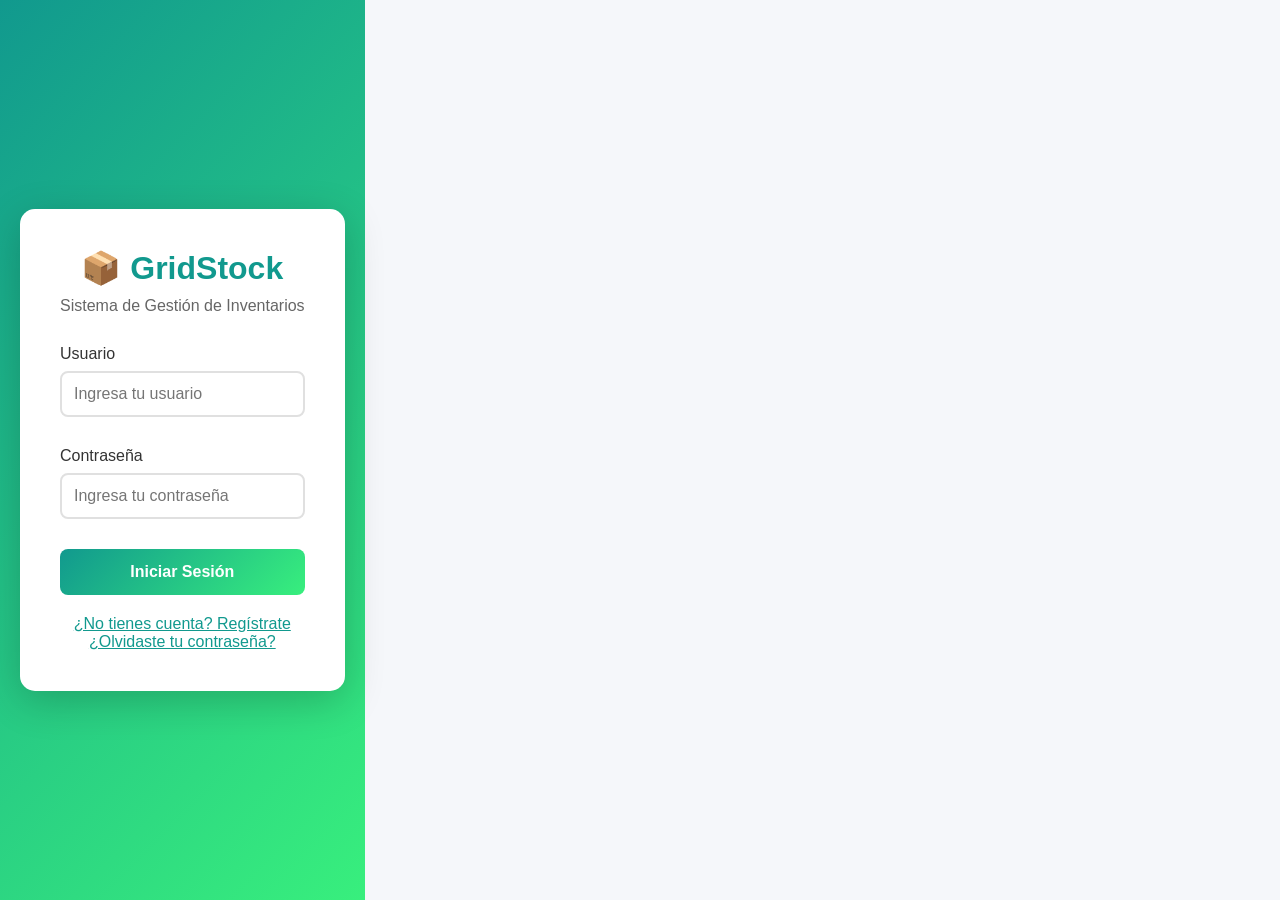
==== Frontend/login.html @ a7623244 "Todo en una sola carpeta" ====
<!DOCTYPE html>
<html lang="es">
<head>
    <meta charset="UTF-8">
    <meta name="viewport" content="width=device-width, initial-scale=1.0">
    <title>GridStock - Login</title>
    <link rel="stylesheet" href="styles.css">
    <style>
        .login-container {
            min-height: 100vh;
            display: flex;
            align-items: center;
            justify-content: center;
            background: linear-gradient(135deg, #11998e 0%, #38ef7d 100%);
            padding: 20px;
        }
        
        .login-box {
            background: white;
            padding: 40px;
            border-radius: 15px;
            box-shadow: 0 10px 40px rgba(0,0,0,0.2);
            width: 100%;
            max-width: 400px;
        }
        
        .login-box h1 {
            text-align: center;
            color: #11998e;
            margin-bottom: 10px;
            font-size: 2rem;
        }
        
        .login-box .subtitle {
            text-align: center;
            color: #666;
            margin-bottom: 30px;
        }
        
        .form-group {
            margin-bottom: 20px;
        }
        
        .form-group label {
            display: block;
            margin-bottom: 8px;
            color: #333;
            font-weight: 500;
        }
        
        .form-group input, .form-group select {
            width: 100%;
            padding: 12px;
            border: 2px solid #e0e0e0;
            border-radius: 8px;
            font-size: 1rem;
            transition: border-color 0.3s;
        }
        
        .form-group input:focus, .form-group select:focus {
            outline: none;
            border-color: #11998e;
        }
        
        .btn {
            width: 100%;
            padding: 14px;
            background: linear-gradient(135deg, #11998e 0%, #38ef7d 100%);
            color: white;
            border: none;
            border-radius: 8px;
            font-size: 1rem;
            font-weight: 600;
            cursor: pointer;
            transition: transform 0.2s, box-shadow 0.2s;
        }
        
        .btn:hover {
            transform: translateY(-2px);
            box-shadow: 0 5px 20px rgba(17, 153, 142, 0.4);
        }
        
        /* Responsive */
        @media (max-width: 480px) {
            .login-box {
                padding: 25px;
            }
            
            .login-box h1 {
                font-size: 1.5rem;
            }
            
            .login-box .subtitle {
                font-size: 0.9rem;
                margin-bottom: 20px;
            }
            
            .form-group {
                margin-bottom: 15px;
            }
            
            .form-group label {
                font-size: 0.9rem;
            }
            
            .form-group input, .form-group select {
                padding: 10px;
                font-size: 0.95rem;
            }
            
            .btn {
                padding: 12px;
                font-size: 0.95rem;
            }
            
            .toggle-form {
                font-size: 0.9rem;
            }
        }
        
        @media (max-width: 360px) {
            .login-box {
                padding: 20px;
                border-radius: 10px;
            }
            
            .login-box h1 {
                font-size: 1.3rem;
            }
        }
        
        .btn-secondary {
            background: #6c757d;
            margin-top: 10px;
        }
        
        .btn-secondary:hover {
            background: #5a6268;
            box-shadow: 0 5px 20px rgba(108, 117, 125, 0.4);
        }
        
        .alert {
            padding: 12px;
            border-radius: 8px;
            margin-bottom: 20px;
            display: none;
        }
        
        .alert-error {
            background: #f8d7da;
            color: #721c24;
            border: 1px solid #f5c6cb;
        }
        
        .alert-success {
            background: #d4edda;
            color: #155724;
            border: 1px solid #c3e6cb;
        }
        
        .toggle-form {
            text-align: center;
            margin-top: 20px;
        }
        
        .toggle-form a {
            color: #11998e;
            cursor: pointer;
            text-decoration: underline;
        }
        
        .hidden {
            display: none !important;
        }
    </style>
</head>
<body>
    <div class="login-container">
        <div class="login-box">
            <h1>📦 GridStock</h1>
            <p class="subtitle">Sistema de Gestión de Inventarios</p>
            
            <div id="alert" class="alert"></div>
            
            <!-- Login Form -->
            <form id="login-form">
                <div class="form-group">
                    <label for="username">Usuario</label>
                    <input type="text" id="username" placeholder="Ingresa tu usuario" required>
                </div>
                <div class="form-group">
                    <label for="password">Contraseña</label>
                    <input type="password" id="password" placeholder="Ingresa tu contraseña" required>
                </div>
                <button type="submit" class="btn">Iniciar Sesión</button>
            </form>
            
            <!-- Register Form -->
            <form id="register-form" class="hidden">
                <div class="form-group">
                    <label for="reg-username">Nuevo Usuario</label>
                    <input type="text" id="reg-username" placeholder="Crea un usuario" required>
                </div>
                <div class="form-group">
                    <label for="reg-password">Contraseña</label>
                    <input type="password" id="reg-password" placeholder="Mínimo 4 caracteres" required>
                </div>
                <div class="form-group">
                    <label for="reg-rol">Rol</label>
                    <select id="reg-rol">
                        <option value="usuario">Usuario</option>
                        <option value="admin">Administrador</option>
                    </select>
                </div>
                <button type="submit" class="btn">Crear Cuenta</button>
                <button type="button" class="btn btn-secondary" onclick="showLogin()">Cancelar</button>
            </form>

            <!-- Reset Password Form -->
            <form id="reset-form" class="hidden">
                <div class="form-group">
                    <label for="reset-username">Usuario</label>
                    <input type="text" id="reset-username" placeholder="Ingresa tu usuario" required>
                </div>
                <div class="form-group">
                    <label for="reset-password">Nueva contraseña</label>
                    <input type="password" id="reset-password" placeholder="Nueva contraseña" required>
                </div>
                <div class="form-group">
                    <label for="reset-confirm">Confirmar contraseña</label>
                    <input type="password" id="reset-confirm" placeholder="Repite la contraseña" required>
                </div>
                <button type="submit" class="btn">Restablecer contraseña</button>
                <button type="button" class="btn btn-secondary" onclick="showLogin()">Cancelar</button>
            </form>
            
            <div class="toggle-form">
                <a onclick="showRegister()">¿No tienes cuenta? Regístrate</a><br>
                <a onclick="showReset()">¿Olvidaste tu contraseña?</a>
            </div>
        </div>
    </div>
    
    <script>
        const API_URL = 'http://localhost:5000/api';
        
        // Check if already logged in
        const token = localStorage.getItem('gridstock_token');
        if (token) {
            window.location.href = 'index.html';
        }
        
        function showAlert(message, type) {
            const alert = document.getElementById('alert');
            alert.textContent = message;
            alert.className = 'alert alert-' + type;
            alert.style.display = 'block';
        }
        
        function showLogin() {
            document.getElementById('login-form').classList.remove('hidden');
            document.getElementById('register-form').classList.add('hidden');
            document.getElementById('reset-form').classList.add('hidden');
            document.querySelector('.toggle-form').innerHTML = '<a onclick="showRegister()">¿No tienes cuenta? Regístrate</a><br><a onclick="showReset()">¿Olvidaste tu contraseña?</a>';
            document.getElementById('alert').style.display = 'none';
        }
        
        function showRegister() {
            document.getElementById('login-form').classList.add('hidden');
            document.getElementById('register-form').classList.remove('hidden');
            document.getElementById('reset-form').classList.add('hidden');
            document.querySelector('.toggle-form').innerHTML = '<a onclick="showLogin()">¿Ya tienes cuenta? Inicia sesión</a>';
            document.getElementById('alert').style.display = 'none';
        }
        
        function showReset() {
            document.getElementById('login-form').classList.add('hidden');
            document.getElementById('register-form').classList.add('hidden');
            document.getElementById('reset-form').classList.remove('hidden');
            document.querySelector('.toggle-form').innerHTML = '<a onclick="showLogin()">¿Ya tienes cuenta? Inicia sesión</a>';
            document.getElementById('alert').style.display = 'none';
        }
        
        // Login
        document.getElementById('login-form').addEventListener('submit', async (e) => {
            e.preventDefault();
            const username = document.getElementById('username').value;
            const password = document.getElementById('password').value;
            
            try {
                const response = await fetch(`${API_URL}/auth/login`, {
                    method: 'POST',
                    headers: { 'Content-Type': 'application/json' },
                    body: JSON.stringify({ username, password })
                });
                
                const data = await response.json();
                
                if (data.success) {
                    localStorage.setItem('gridstock_token', data.token);
                    localStorage.setItem('gridstock_user', JSON.stringify(data.user));
                    window.location.href = 'index.html';
                } else {
                    showAlert(data.message, 'error');
                }
            } catch (error) {
                showAlert('Error de conexión', 'error');
            }
        });
        
        // Register
        document.getElementById('register-form').addEventListener('submit', async (e) => {
            e.preventDefault();
            const username = document.getElementById('reg-username').value;
            const password = document.getElementById('reg-password').value;
            const rol = document.getElementById('reg-rol').value;
            
            try {
                const response = await fetch(`${API_URL}/auth/register`, {
                    method: 'POST',
                    headers: { 'Content-Type': 'application/json' },
                    body: JSON.stringify({ username, password, rol })
                });
                
                const data = await response.json();
                
                if (data.success) {
                    showAlert(data.message + ' Ahora puedes iniciar sesión.', 'success');
                    setTimeout(showLogin, 1500);
                } else {
                    showAlert(data.message, 'error');
                }
            } catch (error) {
                showAlert('Error de conexión', 'error');
            }
        });
    </script>
</body>
</html>
---- Frontend/styles.css ----
/* Estilos Generales */
* {
    margin: 0;
    padding: 0;
    box-sizing: border-box;
    font-family: 'Segoe UI', Tahoma, Geneva, Verdana, sans-serif;
}

body {
    display: flex;
    min-height: 100vh;
    background: #f5f7fa;
}

/* Sidebar */
.sidebar {
    width: 250px;
    background: linear-gradient(135deg, #11998e 0%, #38ef7d 100%);
    color: white;
    padding: 20px;
    position: fixed;
    height: 100%;
}

.sidebar h2 {
    margin-bottom: 30px;
    text-align: center;
    font-size: 1.5rem;
}

.sidebar nav a {
    display: block;
    padding: 15px 20px;
    color: white;
    text-decoration: none;
    border-radius: 8px;
    margin-bottom: 10px;
    transition: all 0.3s;
}

.sidebar nav a:hover,
.sidebar nav a.active {
    background: rgba(255, 255, 255, 0.2);
}

/* User Info */
.user-info {
    margin-top: 30px;
    padding: 15px;
    background: rgba(255, 255, 255, 0.1);
    border-radius: 8px;
    text-align: center;
}

.user-info span {
    display: block;
    margin-bottom: 10px;
    font-size: 0.9rem;
}

.user-info button {
    background: rgba(255, 255, 255, 0.2);
    color: white;
    border: 1px solid white;
    padding: 8px 15px;
    border-radius: 5px;
    cursor: pointer;
    font-size: 0.85rem;
    transition: background 0.3s;
}

.user-info button:hover {
    background: rgba(255, 255, 255, 0.3);
}

/* Main Content */
.main-content {
    margin-left: 250px;
    padding: 30px;
    width: calc(100% - 250px);
}

.page {
    display: none;
}

.page.active {
    display: block;
}

h1 {
    color: #333;
    margin-bottom: 20px;
}

/* Cards */
.card {
    background: white;
    border-radius: 12px;
    padding: 25px;
    margin-bottom: 20px;
    box-shadow: 0 2px 10px rgba(0,0,0,0.1);
}

.card h3 {
    color: #11998e;
    margin-bottom: 15px;
    border-bottom: 2px solid #11998e;
    padding-bottom: 10px;
}

/* Forms */
input, select {
    width: 100%;
    padding: 12px;
    margin-bottom: 10px;
    border: 1px solid #ddd;
    border-radius: 8px;
    font-size: 14px;
}

input:focus, select:focus {
    outline: none;
    border-color: #667eea;
}

button {
    background: #667eea;
    color: white;
    border: none;
    padding: 12px 24px;
    border-radius: 8px;
    cursor: pointer;
    font-size: 14px;
    transition: all 0.3s;
}

button:hover {
    background: #5568d3;
    transform: translateY(-2px);
}

.btn-primary {
    background: #667eea;
}

.btn-danger {
    background: #e74c3c;
}

.btn-danger:hover {
    background: #c0392b;
}

/* Tables */
table {
    width: 100%;
    border-collapse: collapse;
}

th, td {
    padding: 12px;
    text-align: left;
    border-bottom: 1px solid #eee;
}

th {
    background: #f8f9fa;
    color: #667eea;
    font-weight: 600;
}

tr:hover {
    background: #f8f9fa;
}

/* Stats Grid */
.stats-grid {
    display: grid;
    grid-template-columns: repeat(auto-fit, minmax(200px, 1fr));
    gap: 20px;
    margin-bottom: 20px;
}

.stat-card {
    background: white;
    padding: 20px;
    border-radius: 12px;
    text-align: center;
    box-shadow: 0 2px 10px rgba(0,0,0,0.1);
}

.stat-card h3 {
    color: #666;
    font-size: 14px;
    margin-bottom: 10px;
    border: none;
}

.stat-value {
    font-size: 28px;
    font-weight: bold;
    color: #667eea;
}

/* Venta Form */
.venta-form {
    display: flex;
    gap: 10px;
    align-items: center;
}

.venta-form select {
    flex: 2;
}

.venta-form input {
    flex: 1;
    margin-bottom: 0;
}

.venta-form button {
    flex: 0;
}

.total-venta {
    text-align: right;
    font-size: 24px;
    margin: 20px 0;
    color: #667eea;
}

.metodo-pago {
    display: flex;
    align-items: center;
    gap: 15px;
    justify-content: flex-end;
}

.metodo-pago select {
    width: auto;
}

/* Tabs */
.tabs {
    display: flex;
    gap: 10px;
    margin-bottom: 15px;
}

.tab {
    padding: 10px 20px;
    background: #f0f0f0;
    border: none;
    border-radius: 8px;
    cursor: pointer;
}

.tab.active {
    background: #667eea;
    color: white;
}

/* No Data */
.no-data {
    text-align: center;
    padding: 40px;
    color: #666;
}

/* Alerts */
#tabla-alertas tbody tr {
    background: #fff3cd;
}

#tabla-alertas tbody tr:hover {
    background: #ffeaa7;
}

/* Responsive */
@media (max-width: 768px) {
    .sidebar {
        width: 200px;
    }
    .main-content {
        margin-left: 200px;
        width: calc(100% - 200px);
    }
    .stats-grid {
        grid-template-columns: 1fr;
    }
}

/* Animations */
@keyframes fadeIn {
    from { opacity: 0; transform: translateY(10px); }
    to { opacity: 1; transform: translateY(0); }
}

.page.active {
    animation: fadeIn 0.3s ease;
}

/* Form row */
.form-row {
    display: grid;
    grid-template-columns: repeat(auto-fit, minmax(150px, 1fr));
    gap: 10px;
}

.form-row input {
    margin-bottom: 0;
}

/* Action buttons in table */
.action-btns {
    display: flex;
    gap: 5px;
}

.action-btns button {
    padding: 6px 12px;
    font-size: 12px;
}


/* ==================== RESPONSIVE ==================== */
@media (max-width: 768px) {
    /* Sidebar becomes top bar */
    .sidebar {
        width: 100%;
        height: auto;
        position: fixed;
        top: 0;
        left: 0;
        z-index: 1000;
        padding: 15px;
    }
    
    .sidebar h2 {
        margin-bottom: 10px;
        font-size: 1.2rem;
    }
    
    .sidebar nav {
        display: flex;
        flex-wrap: wrap;
        gap: 5px;
        justify-content: center;
    }
    
    .sidebar nav a {
        padding: 10px 15px;
        margin-bottom: 0;
        font-size: 0.9rem;
    }
    
    .main-content {
        margin-left: 0;
        margin-top: 120px;
        padding: 15px;
        width: 100%;
    }
    
    h1 {
        font-size: 1.5rem;
    }
    
    .card {
        padding: 15px;
    }
    
    /* Form adjustments */
    .form-row {
        grid-template-columns: 1fr;
    }
    
    .venta-form {
        flex-direction: column;
    }
    
    .venta-form select,
    .venta-form input,
    .venta-form button {
        width: 100%;
    }
    
    /* Tables */
    table {
        font-size: 0.85rem;
    }
    
    table th, table td {
        padding: 8px 4px;
    }
    
    .action-btns {
        flex-direction: column;
    }
    
    .action-btns button {
        padding: 4px 8px;
        font-size: 11px;
    }
    
    /* Stats */
    .stats {
        grid-template-columns: 1fr;
    }
    
    .stat-card {
        padding: 15px;
    }
    
    .stat-value {
        font-size: 22px;
    }
    
    /* Tabs */
    .tabs {
        flex-wrap: wrap;
    }
    
    .tab {
        padding: 8px 12px;
        font-size: 0.85rem;
    }
    
    /* User info */
    .user-info {
        display: none;
    }
}

@media (max-width: 480px) {
    .sidebar {
        padding: 10px;
    }
    
    .sidebar h2 {
        font-size: 1rem;
    }
    
    .sidebar nav a {
        padding: 8px 10px;
        font-size: 0.8rem;
    }
    
    .main-content {
        margin-top: 100px;
        padding: 10px;
    }
    
    .card {
        padding: 12px;
    }
    
    .card h3 {
        font-size: 1rem;
    }
    
    table {
        font-size: 0.75rem;
    }
    
    .total-venta {
        font-size: 18px;
    }
    
    .metodo-pago {
        flex-direction: column;
        align-items: stretch;
    }
    
    .metodo-pago select {
        width: 100%;
    }
}
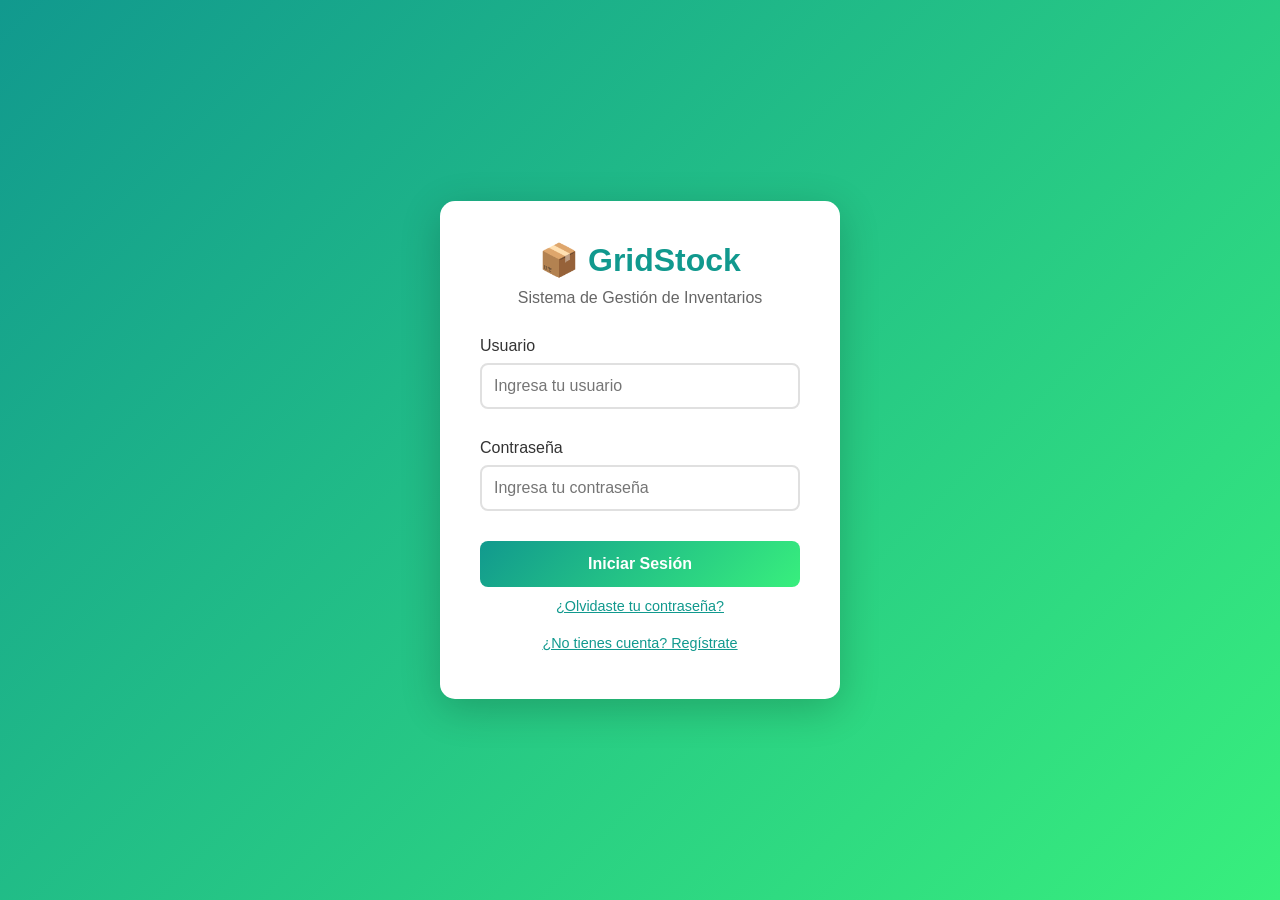
==== commit 5ac6a3dc: "Mi primer commit" ====
--- a/Frontend/login.html
+++ b/Frontend/login.html
@@ -6,16 +6,34 @@
     <title>GridStock - Login</title>
     <link rel="stylesheet" href="styles.css">
     <style>
+        * {
+            margin: 0;
+            padding: 0;
+            box-sizing: border-box;
+            font-family: 'Segoe UI', Tahoma, Geneva, Verdana, sans-serif;
+        }
+
+        html, body {
+            height: 100%;
+        }
+
         .login-container {
-            min-height: 100vh;
+            height: 100vh;
+            width: 100vw;
+            padding: 0;
+        }
+        
+        .login-box {
+            background: linear-gradient(135deg, #11998e 0%, #38ef7d 100%);
+            width: 100vw;
+            height: 100vh;
             display: flex;
             align-items: center;
             justify-content: center;
-            background: linear-gradient(135deg, #11998e 0%, #38ef7d 100%);
             padding: 20px;
         }
         
-        .login-box {
+        .form-container {
             background: white;
             padding: 40px;
             border-radius: 15px;
@@ -161,12 +179,19 @@
         .toggle-form {
             text-align: center;
             margin-top: 20px;
+            font-size: 0.9rem;
         }
         
         .toggle-form a {
             color: #11998e;
             cursor: pointer;
             text-decoration: underline;
+            display: block;
+            margin: 8px 0;
+        }
+        
+        .toggle-form a:hover {
+            color: #38ef7d;
         }
         
         .hidden {
@@ -177,13 +202,14 @@
 <body>
     <div class="login-container">
         <div class="login-box">
-            <h1>📦 GridStock</h1>
-            <p class="subtitle">Sistema de Gestión de Inventarios</p>
-            
-            <div id="alert" class="alert"></div>
-            
-            <!-- Login Form -->
-            <form id="login-form">
+            <div class="form-container">
+                <h1>📦 GridStock</h1>
+                <p class="subtitle">Sistema de Gestión de Inventarios</p>
+                
+                <div id="alert" class="alert"></div>
+                
+                <!-- Login Form -->
+                <form id="login-form">
                 <div class="form-group">
                     <label for="username">Usuario</label>
                     <input type="text" id="username" placeholder="Ingresa tu usuario" required>
@@ -193,6 +219,9 @@
                     <input type="password" id="password" placeholder="Ingresa tu contraseña" required>
                 </div>
                 <button type="submit" class="btn">Iniciar Sesión</button>
+                <div style="text-align: center; margin-top: 10px;">
+                    <a onclick="showReset()" style="color: #11998e; cursor: pointer; text-decoration: underline; font-size: 0.9rem;">¿Olvidaste tu contraseña?</a>
+                </div>
             </form>
             
             <!-- Register Form -->
@@ -215,7 +244,7 @@
                 <button type="submit" class="btn">Crear Cuenta</button>
                 <button type="button" class="btn btn-secondary" onclick="showLogin()">Cancelar</button>
             </form>
-
+            
             <!-- Reset Password Form -->
             <form id="reset-form" class="hidden">
                 <div class="form-group">
@@ -223,22 +252,23 @@
                     <input type="text" id="reset-username" placeholder="Ingresa tu usuario" required>
                 </div>
                 <div class="form-group">
-                    <label for="reset-password">Nueva contraseña</label>
-                    <input type="password" id="reset-password" placeholder="Nueva contraseña" required>
-                </div>
-                <div class="form-group">
-                    <label for="reset-confirm">Confirmar contraseña</label>
-                    <input type="password" id="reset-confirm" placeholder="Repite la contraseña" required>
-                </div>
-                <button type="submit" class="btn">Restablecer contraseña</button>
+                    <label for="reset-password">Nueva Contraseña</label>
+                    <input type="password" id="reset-password" placeholder="Mínimo 4 caracteres" required>
+                </div>
+                <div class="form-group">
+                    <label for="reset-confirm">Confirmar Contraseña</label>
+                    <input type="password" id="reset-confirm" placeholder="Confirma tu contraseña" required>
+                </div>
+                <button type="submit" class="btn">Restablecer</button>
                 <button type="button" class="btn btn-secondary" onclick="showLogin()">Cancelar</button>
             </form>
             
             <div class="toggle-form">
-                <a onclick="showRegister()">¿No tienes cuenta? Regístrate</a><br>
-                <a onclick="showReset()">¿Olvidaste tu contraseña?</a>
+                <a onclick="showRegister()" id="toggle-register">¿No tienes cuenta? Regístrate</a>
+                <a onclick="showReset()" id="toggle-reset" class="hidden">¿Olvidaste tu contraseña?</a>
             </div>
         </div>
+    </div>
     </div>
     
     <script>
@@ -261,7 +291,8 @@
             document.getElementById('login-form').classList.remove('hidden');
             document.getElementById('register-form').classList.add('hidden');
             document.getElementById('reset-form').classList.add('hidden');
-            document.querySelector('.toggle-form').innerHTML = '<a onclick="showRegister()">¿No tienes cuenta? Regístrate</a><br><a onclick="showReset()">¿Olvidaste tu contraseña?</a>';
+            document.getElementById('toggle-register').classList.remove('hidden');
+            document.getElementById('toggle-reset').classList.add('hidden');
             document.getElementById('alert').style.display = 'none';
         }
         
@@ -269,7 +300,10 @@
             document.getElementById('login-form').classList.add('hidden');
             document.getElementById('register-form').classList.remove('hidden');
             document.getElementById('reset-form').classList.add('hidden');
-            document.querySelector('.toggle-form').innerHTML = '<a onclick="showLogin()">¿Ya tienes cuenta? Inicia sesión</a>';
+            document.getElementById('toggle-register').classList.add('hidden');
+            document.getElementById('toggle-reset').classList.remove('hidden');
+            document.getElementById('toggle-reset').textContent = '¿Ya tienes cuenta? Inicia sesión';
+            document.getElementById('toggle-reset').onclick = showLogin;
             document.getElementById('alert').style.display = 'none';
         }
         
@@ -277,7 +311,12 @@
             document.getElementById('login-form').classList.add('hidden');
             document.getElementById('register-form').classList.add('hidden');
             document.getElementById('reset-form').classList.remove('hidden');
-            document.querySelector('.toggle-form').innerHTML = '<a onclick="showLogin()">¿Ya tienes cuenta? Inicia sesión</a>';
+            document.getElementById('toggle-register').classList.remove('hidden');
+            document.getElementById('toggle-register').textContent = '¿No tienes cuenta? Regístrate';
+            document.getElementById('toggle-register').onclick = showRegister;
+            document.getElementById('toggle-reset').classList.remove('hidden');
+            document.getElementById('toggle-reset').textContent = 'Volver al login';
+            document.getElementById('toggle-reset').onclick = showLogin;
             document.getElementById('alert').style.display = 'none';
         }
         
@@ -334,6 +373,49 @@
                 showAlert('Error de conexión', 'error');
             }
         });
+        
+        // Reset Password
+        document.getElementById('reset-form').addEventListener('submit', async (e) => {
+            e.preventDefault();
+            const username = document.getElementById('reset-username').value;
+            const password = document.getElementById('reset-password').value;
+            const confirm = document.getElementById('reset-confirm').value;
+            
+            if (password !== confirm) {
+                showAlert('Las contraseñas no coinciden', 'error');
+                return;
+            }
+            
+            if (password.length < 4) {
+                showAlert('La contraseña debe tener al menos 4 caracteres', 'error');
+                return;
+            }
+            
+            try {
+                const response = await fetch(`${API_URL}/auth/reset-password`, {
+                    method: 'POST',
+                    headers: { 'Content-Type': 'application/json' },
+                    body: JSON.stringify({ username, password })
+                });
+                
+                const data = await response.json();
+                
+                if (data.success) {
+                    showAlert(data.message + ' Ahora puedes iniciar sesión con tu nueva contraseña.', 'success');
+                    setTimeout(showLogin, 2000);
+                    // Limpiar el formulario
+                    document.getElementById('reset-form').reset();
+                } else {
+                    showAlert(data.message, 'error');
+                }
+            } catch (error) {
+                showAlert('Error de conexión', 'error');
+            }
+        });
+        
+        // Initialize toggle buttons
+        document.getElementById('toggle-register').onclick = showRegister;
+        document.getElementById('toggle-reset').onclick = showReset;
     </script>
 </body>
 </html>
